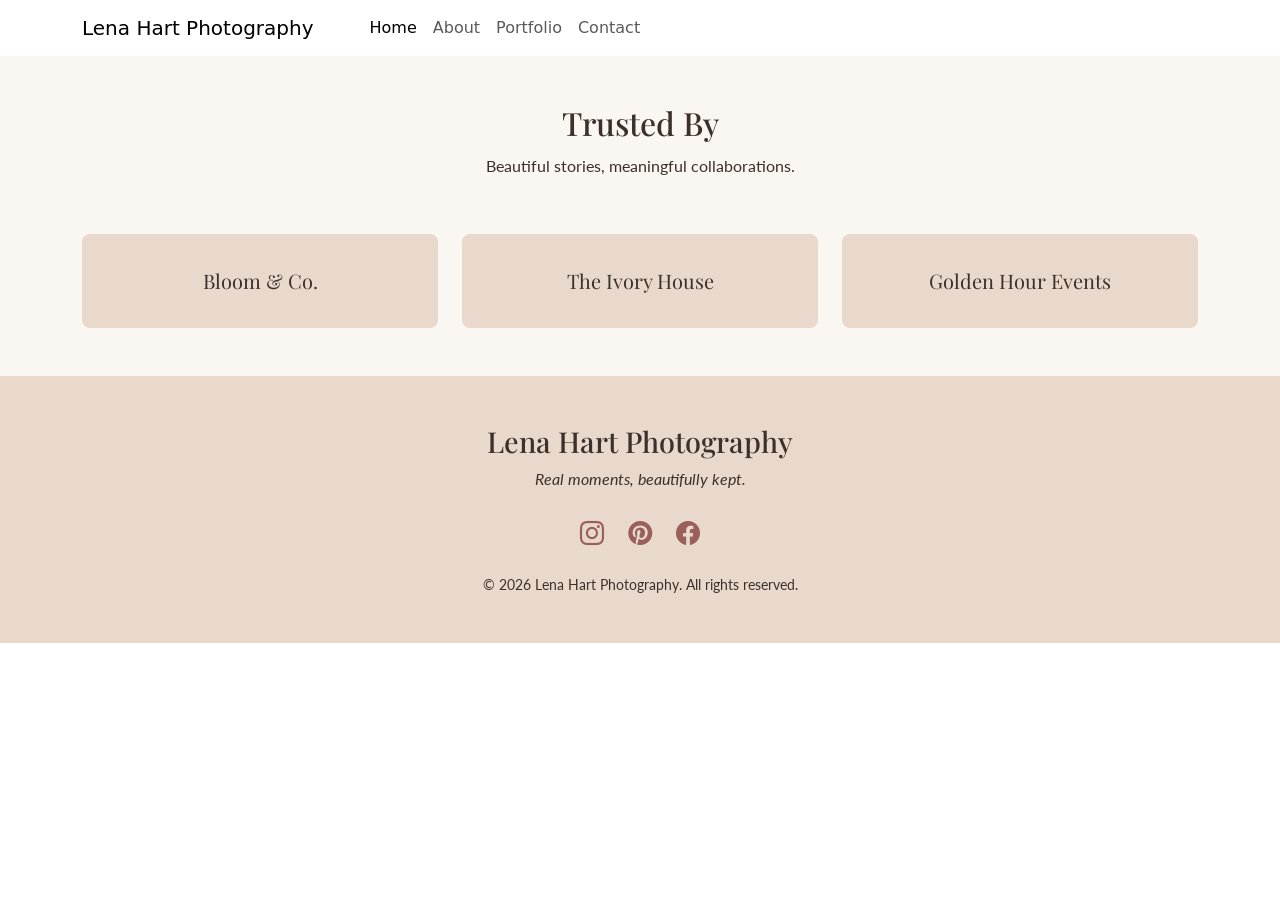
==== index.html @ dece431e "Added page skeleton to about.html and contact.html - Copied head, navbar and footer from index.html " ====
<!doctype html>
<html lang="en">
  <!-- Head - Start-->
  <head>
    <meta charset="UTF-8" />
    <meta name="viewport" content="width=device-width, initial-scale=1.0" />
    <meta name="author" content="Emre's & Barbara's Group Project" />
    <meta
      name="description"
      content="Lena Hart is a wedding and portrait photographer capturing real moments with warm, natural light. View the portfolio and book your session today!"
    />
    <title>Lena Hart Photography | Home</title>

    <!-- Loads Bootstrap-->
    <link
      href="https://cdn.jsdelivr.net/npm/bootstrap@5.3.8/dist/css/bootstrap.min.css"
      rel="stylesheet"
      integrity="sha384-sRIl4kxILFvY47J16cr9ZwB07vP4J8+LH7qKQnuqkuIAvNWLzeN8tE5YBujZqJLB"
      crossorigin="anonymous"
    />

    <!-- Google Fonts -->
    <link rel="preconnect" href="https://fonts.googleapis.com" />
    <link rel="preconnect" href="https://fonts.gstatic.com" crossorigin />
    <link
      href="https://fonts.googleapis.com/css2?family=Playfair+Display:wght@400;700&family=Lato:wght@400;700&display=swap"
      rel="stylesheet"
    />

    <!-- CSS Files -->
    <link rel="stylesheet" href="css/variables.css" />
    <link rel="stylesheet" href="css/style.css" />

    <!-- Bootstrap Icons -->
    <link
      rel="stylesheet"
      href="https://cdn.jsdelivr.net/npm/bootstrap-icons@1.13.1/font/bootstrap-icons.min.css"
    />
  </head>
  <!-- Head - End-->

  <!-- Body Start-->
  <body>
    <header>
      <!-- Navigation Bar - Start -->
      <nav class="navbar navbar-expand-lg">
        <div class="container">
          <button
            class="navbar-toggler"
            type="button"
            data-bs-toggle="collapse"
            data-bs-target="#navbarNav"
            aria-controls="navbarNav"
            aria-expanded="false"
            aria-label="Toggle navigation"
          >
            <span class="navbar-toggler-icon"> </span>
          </button>

          <!-- Lena Hart Photography Button -->
          <a href="index.html" class="navbar-brand mx-auto mx-lg-0"
            >Lena Hart Photography</a
          >

          <!-- Selection | Responsive -->
          <div class="collapse navbar-collapse" id="navbarNav">
            <ul class="navbar-nav ms-lg-5">
              <!-- Home-->
              <li class="nav-item">
                <a class="nav-link active" aria-current="page" href="index.html"
                  >Home</a
                >
              </li>

              <!-- About -->
              <li class="nav-item">
                <a class="nav-link" href="about.html">About</a>
              </li>

              <!-- Portfolio-->
              <li class="nav-item">
                <a class="nav-link" href="portfolio.html">Portfolio</a>
              </li>
              <!-- Contact -->
              <li class="nav-item">
                <a class="nav-link" href="contact.html">Contact</a>
              </li>
            </ul>
          </div>
        </div>
      </nav>
    </header>
    <main>
      <!-- Clients Section - Start -->
      <section class="clients-section py-5" aria-labelledby="clients-title">
        <div class="container text-center">
          <h2 id="clients-title" class="clients-title">Trusted By</h2>
          <p class="clients-subtitle">
            Beautiful stories, meaningful collaborations.
          </p>

          <div class="row g-4 justify-content-center mt-3">
            <div class="col-12 col-md-4">
              <div class="client-card">Bloom &amp; Co.</div>
            </div>

            <div class="col-12 col-md-4">
              <div class="client-card">The Ivory House</div>
            </div>

            <div class="col-12 col-md-4">
              <div class="client-card">Golden Hour Events</div>
            </div>
          </div>
        </div>
      </section>
      <!-- Clients Section - End -->
    </main>

    <!-- Footer - Start -->
    <footer class="site-footer">
      <div class="container text-center py-5">
        <h2 class="footer-title">Lena Hart Photography</h2>
        <p class="footer-tagline">Real moments, beautifully kept.</p>

        <div class="footer-socials">
          <a
            href="https://www.instagram.com/"
            target="_blank"
            rel="noopener noreferrer"
            aria-label="Instagram"
          >
            <i class="bi bi-instagram" aria-hidden="true"></i>
          </a>

          <a
            href="https://www.pinterest.com/"
            target="_blank"
            rel="noopener noreferrer"
            aria-label="Pinterest"
          >
            <i class="bi bi-pinterest" aria-hidden="true"></i>
          </a>

          <a
            href="https://www.facebook.com/"
            target="_blank"
            rel="noopener noreferrer"
            aria-label="Facebook"
          >
            <i class="bi bi-facebook" aria-hidden="true"></i>
          </a>
        </div>

        <p class="footer-copyright">
          &copy; 2026 Lena Hart Photography. All rights reserved.
        </p>
      </div>
    </footer>
    <!-- Footer - End -->

    <!-- JavaScript files -->
    <script src="https://cdn.jsdelivr.net/npm/bootstrap@5.3.8/dist/js/bootstrap.bundle.min.js"></script>
  </body>

  <!-- Body End -->
</html>
---- css/variables.css ----
:root {
    --color-background: #FAF6F1;
    --color-soft: #E8D9CC;
    --color-text: #3B302A;
    --color-accent: #9A5F5B;
    --font-heading: "Playfair Display", serif;
    --font-body: "Lato", sans-serif;
}
---- css/style.css ----
/* Footer */
.site-footer {
  background-color: var(--color-soft);
  color: var(--color-text);
  font-family: var(--font-body);
}

.footer-title {
  font-family: var(--font-heading);
  font-size: 1.8rem;
  margin-bottom: 0.5rem;
}

.footer-tagline {
  font-style: italic;
  margin-bottom: 1.5rem;
}

.footer-socials {
  display: flex;
  justify-content: center;
  flex-wrap: wrap;
  gap: 1.5rem;
  margin-bottom: 1.5rem;
}

.footer-socials a {
  color: var(--color-accent);
  text-decoration: none;
  transition: color 0.2s ease;
  font-size: 1.5rem;
}

.footer-socials a:hover {
  color: var(--color-text);
  text-decoration: underline;
}

.footer-copyright {
  font-size: 0.85rem;
  margin-bottom: 0;
}
/* Clients Section */
.clients-section {
  background-color: var(--color-background);
  color: var(--color-text);
}

.clients-title {
  font-family: var(--font-heading);
  margin-bottom: 0.75rem;
}

.clients-subtitle {
  font-family: var(--font-body);
  margin-bottom: 2rem;
}

.client-card {
  background-color: var(--color-soft);
  padding: 2rem 1rem;
  border-radius: 0.5rem;
  font-family: var(--font-heading);
  font-size: 1.25rem;
  height: 100%;
}

/* Portfolio Gallery */
.portfolio-section {
  background-color: var(--color-background);
  color: var(--color-text);
}

.portfolio-title {
  font-family: var(--font-heading);
}

.portfolio-subtitle {
  font-family: var(--font-body);
}

.gallery-card {
  background-color: var(--color-soft);
  border-radius: 0.5rem;
  overflow: hidden;
  height: 100%;
}

.gallery-image {
  width: 100%;
  height: 280px;
  object-fit: cover;
  display: block;
}

.gallery-info {
  padding: 1rem;
}

.gallery-title {
  font-family: var(--font-heading);
  font-size: 1.25rem;
}

.gallery-category {
  font-family: var(--font-body);
  color: var(--color-accent);
  margin-bottom: 0;
}

/* Portfolio Filters */
.portfolio-filters {
  margin-bottom: 2rem;
}

.filter-btn {
  background-color: var(--color-soft);
  color: var(--color-text);
  border: 1px solid var(--color-soft);
  border-radius: 30px;
  padding: 0.7rem 1.5rem;
  font-family: var(--font-body);
  font-size: 0.95rem;
  cursor: pointer;
  transition: all 0.3s ease;
}

.filter-btn:hover {
  background-color: var(--color-accent);
  border-color: var(--color-accent);
  color: white;
}

.filter-btn.active {
  background-color: var(--color-accent);
  border-color: var(--color-accent);
  color: white;
}

.filter-btn:focus-visible {
  outline: 3px solid var(--color-text);
  outline-offset: 3px;
}

/* Gallery Card Links */
.gallery-link,
.gallery-link:visited,
.gallery-link:hover {
  color: var(--color-text);
  text-decoration: none;
}

.gallery-link .gallery-title {
  font-family: var(--font-heading);
  color: var(--color-text);
}

.gallery-link .gallery-category {
  font-family: var(--font-body);
  color: var(--color-accent);
}

.gallery-link:hover .gallery-title {
  color: var(--color-accent);
}

/* Photo Details Page */
.details-section {
  background-color: var(--color-background);
  color: var(--color-text);
  min-height: 80vh;
  font-family: var(--font-body);
}

.details-back {
  display: inline-block;
  color: var(--color-accent);
  text-decoration: none;
  font-weight: 700;
  margin-bottom: 1.5rem;
  transition: color 0.2s ease;
}

.details-back:hover {
  color: var(--color-text);
}

.details-back:focus-visible {
  outline: 3px solid var(--color-accent);
  outline-offset: 4px;
}

.details-image {
  display: block;
  width: 100%;
  max-height: 650px;
  object-fit: cover;
  border-radius: 0.75rem;
}

.details-category {
  color: var(--color-accent);
  text-transform: uppercase;
  letter-spacing: 2px;
  font-size: 0.85rem;
  font-weight: 700;
  margin-bottom: 1rem;
}

.details-title {
  font-family: var(--font-heading);
  font-size: clamp(2rem, 4vw, 3rem);
  margin-bottom: 1.5rem;
}

.details-description {
  font-size: 1.1rem;
  line-height: 1.8;
}
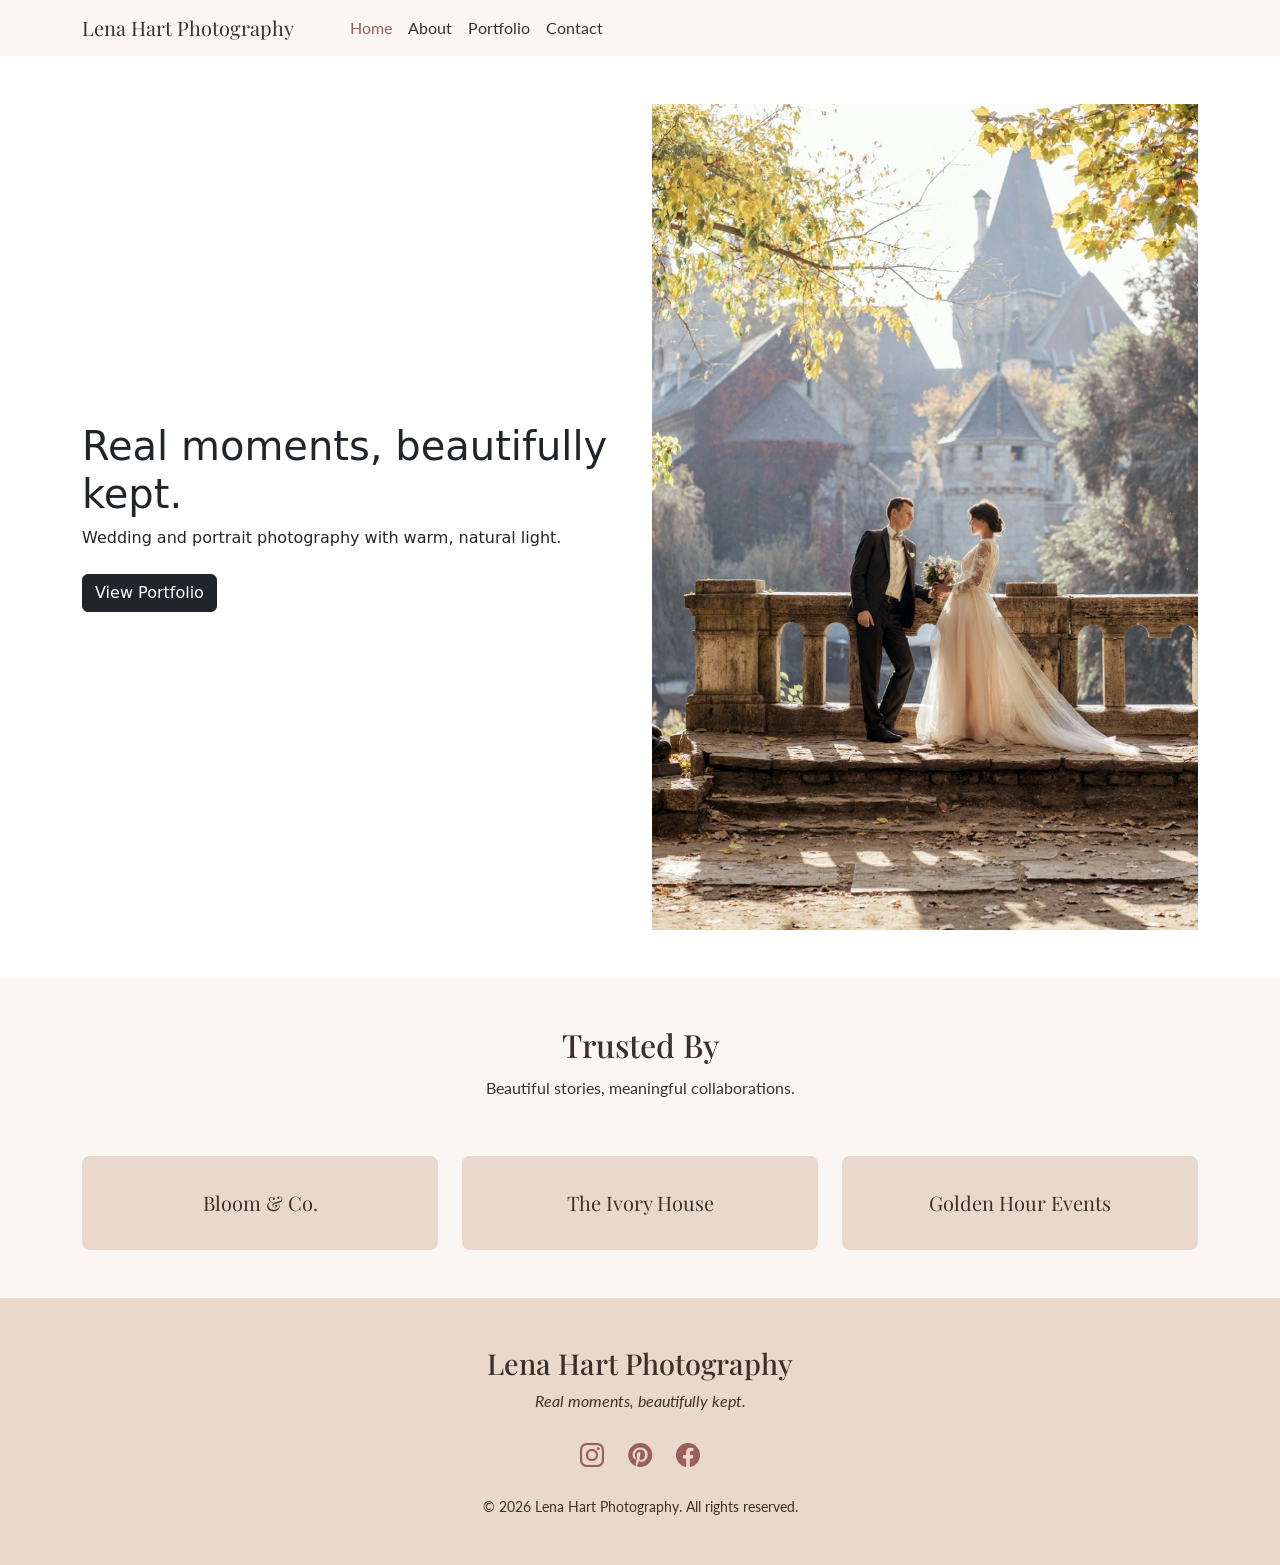
==== commit d2df48d1: "Added hero section to index.html - Added hero section above the Clients section with aria-labelledby" ====
--- a/index.html
+++ b/index.html
@@ -91,6 +91,33 @@
       </nav>
     </header>
     <main>
+      <!-- Hero - Start-->
+      <section class="hero-section py-5" aria-labelledby="hero-title">
+        <div class="container">
+          <div class="row align-items-center">
+            <div class="col-lg-6 col-12">
+              <h1 id="hero-title" class="hero-title">
+                Real moments, beautifully kept.
+              </h1>
+              <p class="hero-subtitle">
+                Wedding and portrait photography with warm, natural light.
+              </p>
+              <div class="mt-4">
+                <a class="btn btn-dark" href="portfolio.html">View Portfolio</a>
+              </div>
+            </div>
+            <div class="col-lg-6 col-12">
+              <img
+                src="images/portfolio/wedding-second.jpg"
+                class="img-fluid"
+                alt="A married couple, where you can see a groom and a bride next to a stone castle, autumn setting."
+              />
+            </div>
+          </div>
+        </div>
+      </section>
+
+      <!-- Hero - End-->
       <!-- Clients Section - Start -->
       <section class="clients-section py-5" aria-labelledby="clients-title">
         <div class="container text-center">
--- a/css/style.css
+++ b/css/style.css
@@ -1,3 +1,29 @@
+/* NavBar */
+.navbar {
+  background-color: var(--color-background);
+  /* background-color: var(--color-soft); */ 
+  /* 
+  Barbara: to test beige, comment out the first line and remove the comment marks from the second. 
+  Keep the one you like and delete these comments when we decide. 
+  */
+}
+
+.navbar-brand {
+  font-family: var(--font-heading);
+  color: var(--color-text);
+}
+
+.navbar .nav-link {
+  font-family: var(--font-body);
+  color: var(--color-text);
+}
+
+.navbar .nav-link:hover,
+.navbar .nav-link.active {
+  color: var(--color-accent);
+}
+
+
 /* Footer */
 .site-footer {
   background-color: var(--color-soft);
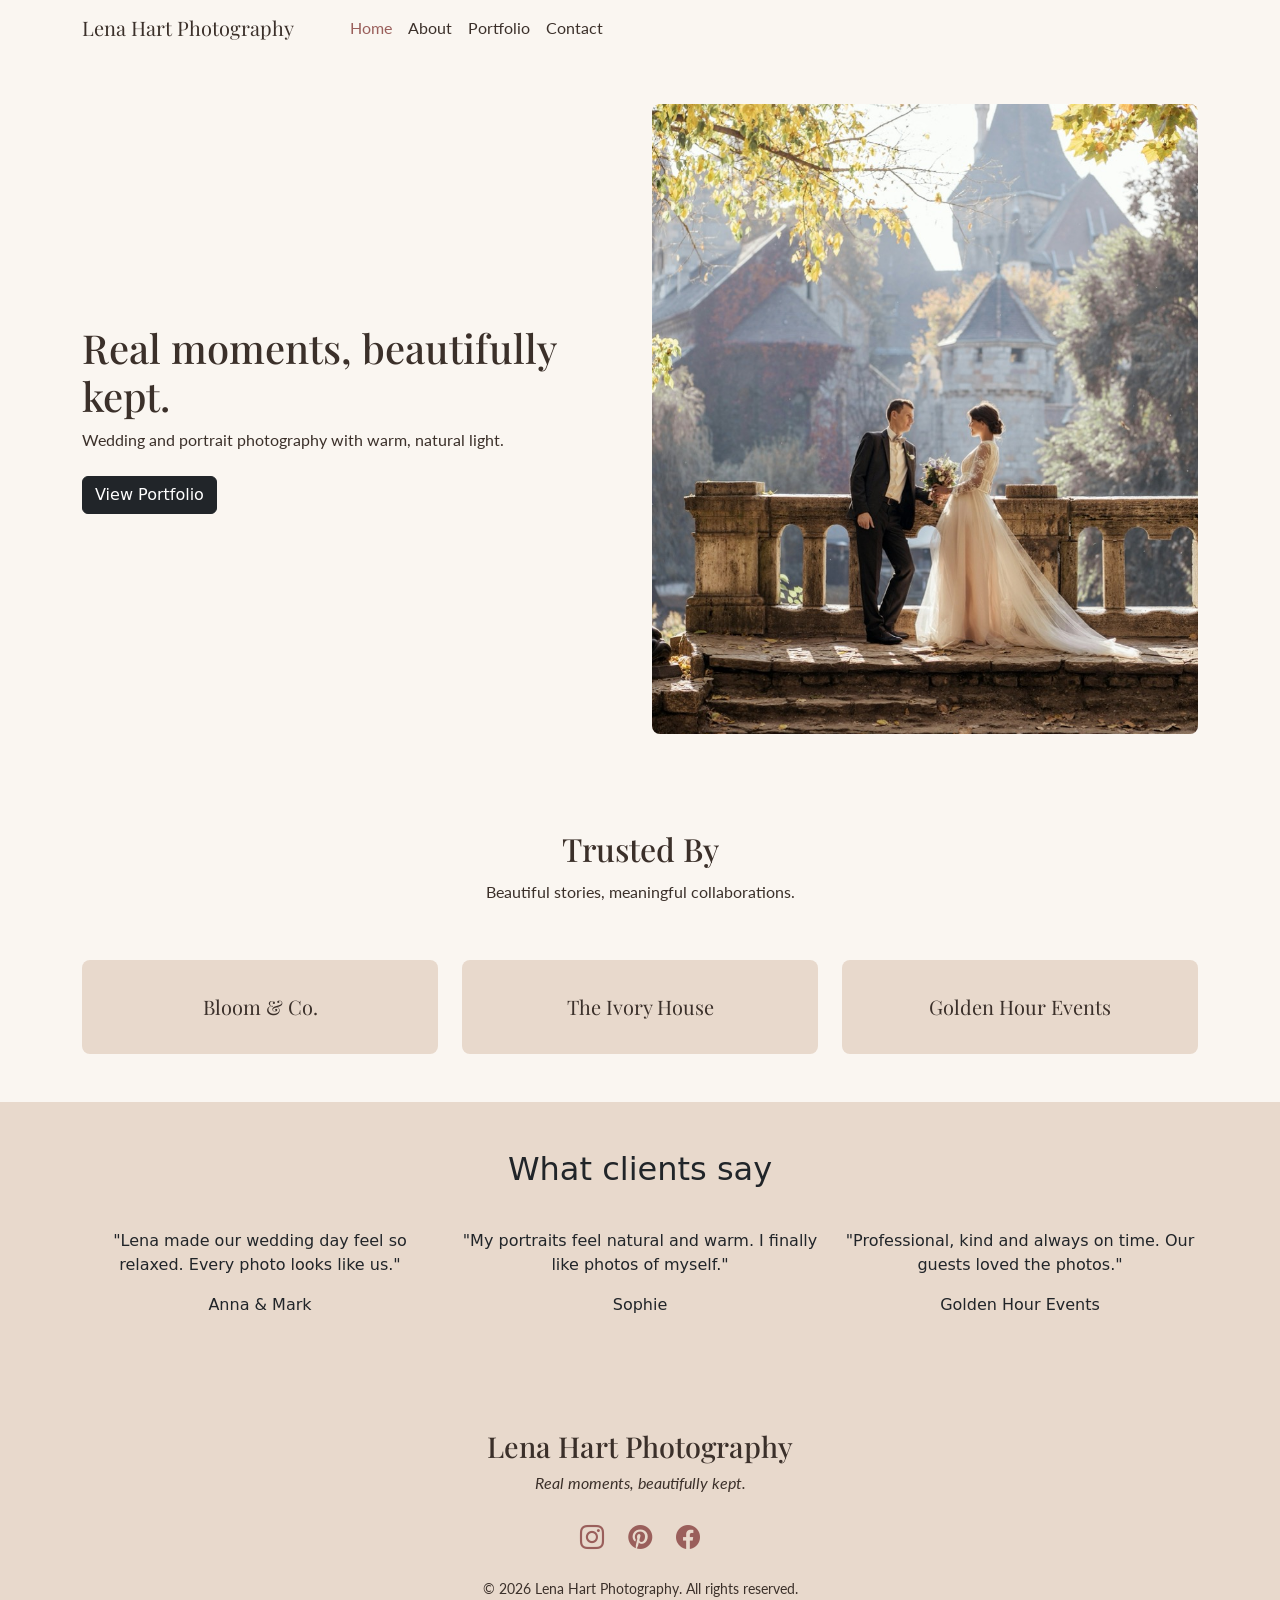
==== commit ad0055d8: "Added testimonials section to index.html - Added a What clients say section with three client quote " ====
--- a/index.html
+++ b/index.html
@@ -94,7 +94,7 @@
       <!-- Hero - Start-->
       <section class="hero-section py-5" aria-labelledby="hero-title">
         <div class="container">
-          <div class="row align-items-center">
+          <div class="row gy-4 align-items-center">
             <div class="col-lg-6 col-12">
               <h1 id="hero-title" class="hero-title">
                 Real moments, beautifully kept.
@@ -109,7 +109,7 @@
             <div class="col-lg-6 col-12">
               <img
                 src="images/portfolio/wedding-second.jpg"
-                class="img-fluid"
+                class="img-fluid hero-image"
                 alt="A married couple, where you can see a groom and a bride next to a stone castle, autumn setting."
               />
             </div>
@@ -142,6 +142,54 @@
         </div>
       </section>
       <!-- Clients Section - End -->
+
+      <!-- Testimonials - Start -->
+      <section
+        class="testimonials-section py-5"
+        aria-labelledby="testimonials-title"
+      >
+        <div class="container text-center">
+          <h2 id="testimonials-title" class="testimonials-title">
+            What clients say
+          </h2>
+
+          <div class="row g-4 justify-content-center mt-3">
+            <!-- Card: Anna & Mark -->
+            <div class="col-12 col-md-4">
+              <div class="testimonial-card">
+                <p class="testimonial-quote">
+                  "Lena made our wedding day feel so relaxed. Every photo looks
+                  like us."
+                </p>
+                <p class="testimonial-name">Anna &amp; Mark</p>
+              </div>
+            </div>
+
+            <!-- Card: Sophie -->
+            <div class="col-12 col-md-4">
+              <div class="testimonial-card">
+                <p class="testimonial-quote">
+                  "My portraits feel natural and warm. I finally like photos of
+                  myself."
+                </p>
+                <p class="testimonial-name">Sophie</p>
+              </div>
+            </div>
+
+            <!-- Card: Golden Hour Events -->
+            <div class="col-12 col-md-4">
+              <div class="testimonial-card">
+                <p class="testimonial-quote">
+                  "Professional, kind and always on time. Our guests loved the
+                  photos."
+                </p>
+                <p class="testimonial-name">Golden Hour Events</p>
+              </div>
+            </div>
+          </div>
+        </div>
+      </section>
+      <!-- Testimonials - End -->
     </main>
 
     <!-- Footer - Start -->
--- a/css/style.css
+++ b/css/style.css
@@ -1,3 +1,11 @@
+/* Page */
+body {
+  background-color: var(--color-soft);
+  /*
+  Barbara: this fills the white strip under the footer on short pages like Contact.
+  */ 
+}
+
 /* NavBar */
 .navbar {
   background-color: var(--color-background);
@@ -23,6 +31,75 @@
   color: var(--color-accent);
 }
 
+/* Hero */
+.hero-section {
+  background-color: var(--color-background);
+  color: var(--color-text);
+}
+
+.hero-title {
+  font-family: var(--font-heading);
+}
+
+.hero-subtitle {
+  font-family: var(--font-body);
+}
+
+.hero-image {
+  width: 100%;
+  max-height: 70vh;
+  object-fit: cover;
+  border-radius: 0.5rem; 
+}
+
+/* About */
+.about-section {
+  background-color: var(--color-background);
+  color: var(--color-text);
+}
+
+.about-title {
+  font-family: var(--font-heading);
+}
+
+.about-text {
+  font-family: var(--font-body);
+}
+
+.approach-card {
+  background-color: var(--color-soft);
+  padding: 2rem 1.5rem;
+  border-radius: 0.5rem;
+  height: 100%;
+}
+
+.approach-card h3 {
+  font-family: var(--font-heading);
+}
+
+.about-contact {
+  background-color: var(--color-background);
+  color: var(--color-text);
+}
+
+.about-contact-title {
+  font-family: var(--font-heading);
+}
+
+/* Contact */
+.contact-section {
+  background-color: var(--color-background);
+  color: var(--color-text);
+  font-family: var(--font-body);
+}
+
+.contact-title {
+  font-family: var(--font-heading);
+}
+
+#message {
+  height: 10rem;
+}
 
 /* Footer */
 .site-footer {
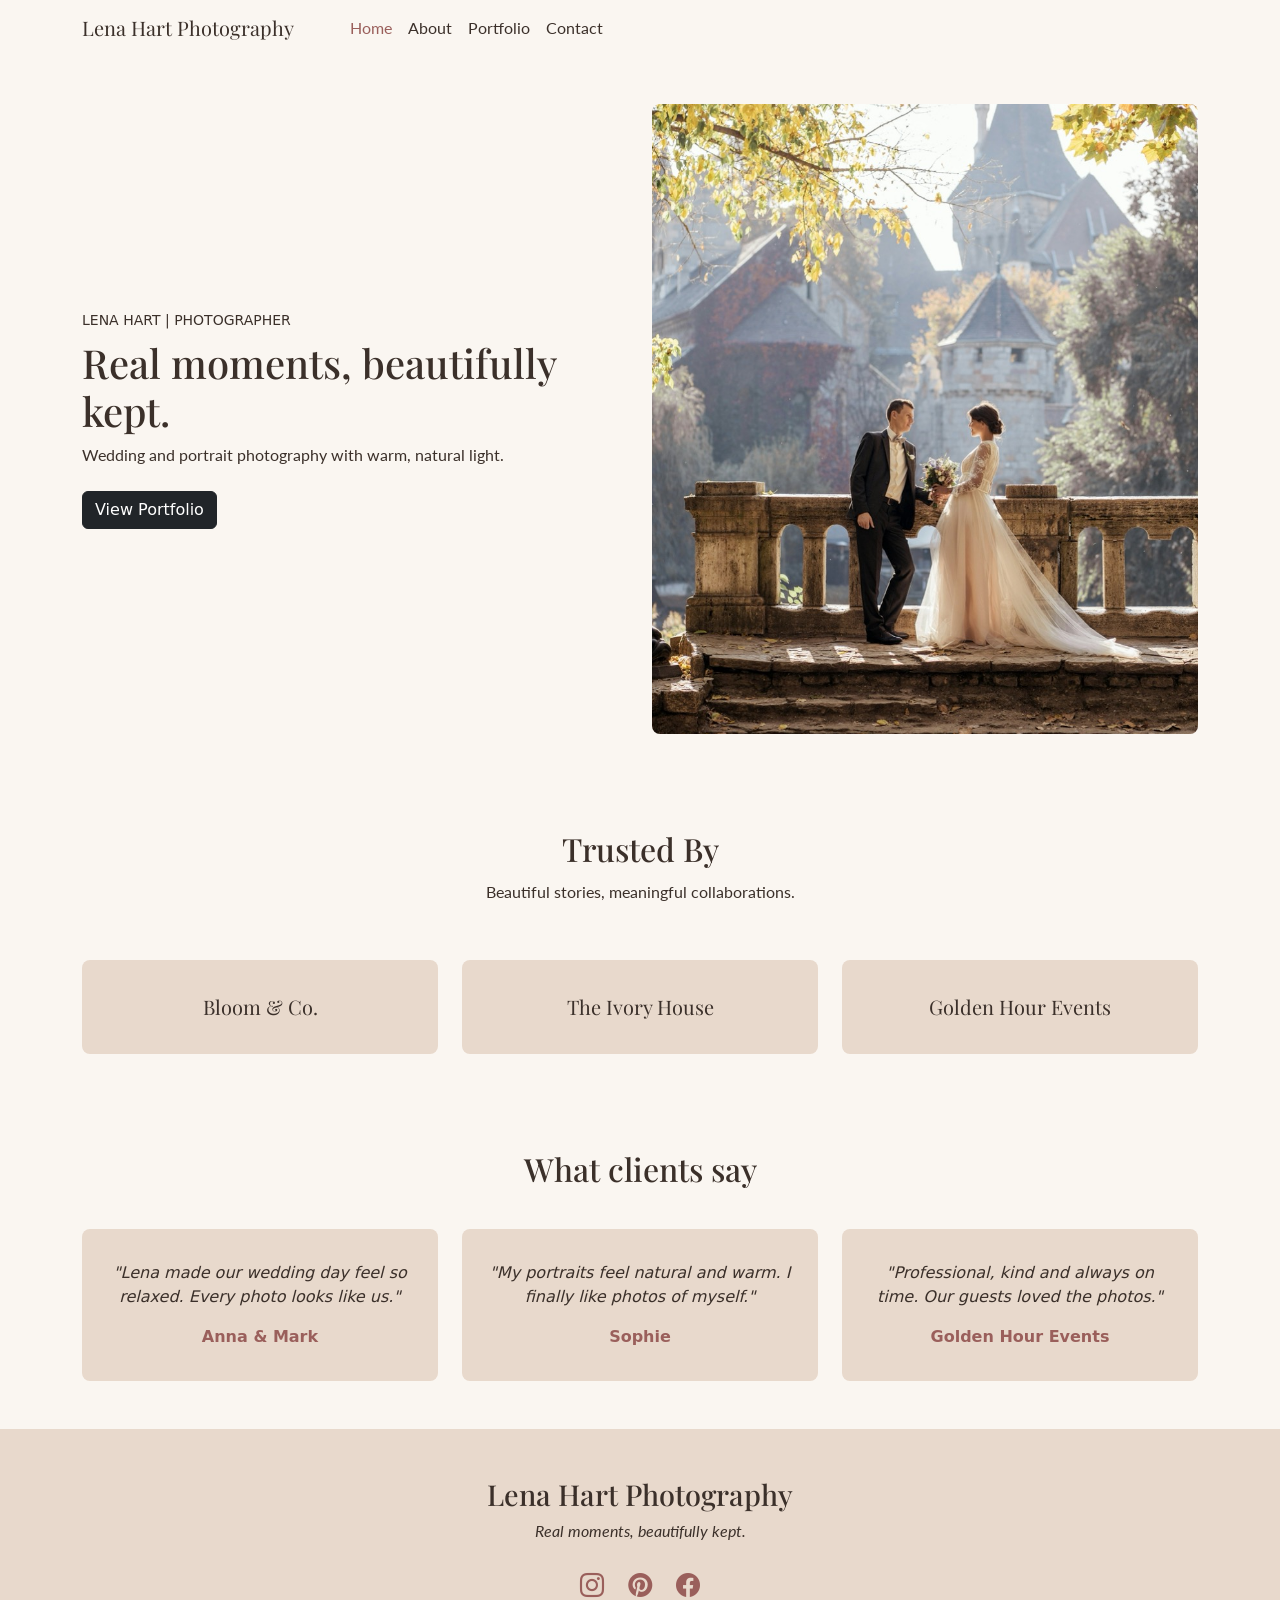
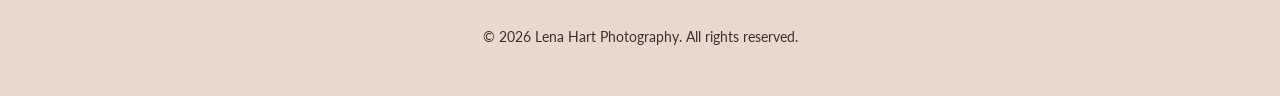
==== commit cfb4224a: "Added Lena's name to the Home hero - Added a small "Lena Hart | Photographer" label above the hero t" ====
--- a/index.html
+++ b/index.html
@@ -96,6 +96,7 @@
         <div class="container">
           <div class="row gy-4 align-items-center">
             <div class="col-lg-6 col-12">
+              <p class="text-uppercase small mb-2">Lena Hart | Photographer</p>
               <h1 id="hero-title" class="hero-title">
                 Real moments, beautifully kept.
               </h1>
--- a/css/style.css
+++ b/css/style.css
@@ -3,13 +3,13 @@
   background-color: var(--color-soft);
   /*
   Barbara: this fills the white strip under the footer on short pages like Contact.
-  */ 
+  */
 }
 
 /* NavBar */
 .navbar {
   background-color: var(--color-background);
-  /* background-color: var(--color-soft); */ 
+  /* background-color: var(--color-soft); */
   /* 
   Barbara: to test beige, comment out the first line and remove the comment marks from the second. 
   Keep the one you like and delete these comments when we decide. 
@@ -49,7 +49,7 @@
   width: 100%;
   max-height: 70vh;
   object-fit: cover;
-  border-radius: 0.5rem; 
+  border-radius: 0.5rem;
 }
 
 /* About */
@@ -86,6 +86,10 @@
   font-family: var(--font-heading);
 }
 
+.about-photo {
+  max-width: 250px;
+}
+
 /* Contact */
 .contact-section {
   background-color: var(--color-background);
@@ -99,6 +103,33 @@
 
 #message {
   height: 10rem;
+}
+
+/* Testimonials */
+.testimonials-section {
+  background-color: var(--color-background);
+  color: var(--color-text);
+}
+
+.testimonials-title {
+  font-family: var(--font-heading);
+}
+
+.testimonial-card {
+  background-color: var(--color-soft);
+  padding: 2rem 1.5rem;
+  border-radius: 0.5rem;
+  height: 100%;
+}
+
+.testimonial-quote {
+  font-style: italic;
+}
+
+.testimonial-name {
+  color: var(--color-accent);
+  font-weight: bold;
+  margin-bottom: 0;
 }
 
 /* Footer */
@@ -320,3 +351,63 @@
   font-size: 1.1rem;
   line-height: 1.8;
 }
+
+/* Responsive Portfolio Layout */
+
+/* Mobile: up to 575px */
+@media (max-width: 575px) {
+  /* Navbar */
+  .navbar-brand {
+    font-size: 1rem;
+    white-space: normal;
+    text-align: center;
+    flex: 1;
+    min-width: 0;
+  }
+
+  /* Prevent portfolio overflow */
+  .portfolio-section,
+  .portfolio-section .container,
+  #portfolio-gallery {
+    min-width: 0;
+    max-width: 100%;
+  }
+
+  .gallery-card,
+  .gallery-image {
+    max-width: 100%;
+  }
+
+  .portfolio-title,
+  .portfolio-subtitle {
+    overflow-wrap: break-word;
+  }
+
+  /* Portfolio layout */
+  .portfolio-title {
+    font-size: 2rem;
+  }
+
+  .portfolio-filters {
+    gap: 0.5rem;
+  }
+}
+
+/* Tablet: 576px to 991px */
+@media (min-width: 576px) and (max-width: 991px) {
+  .portfolio-section .container {
+    max-width: 100%;
+  }
+
+  .portfolio-title {
+    font-size: 2.5rem;
+  }
+
+  .portfolio-filters {
+    justify-content: center;
+  }
+
+  .gallery-image {
+    height: 250px;
+  }
+}
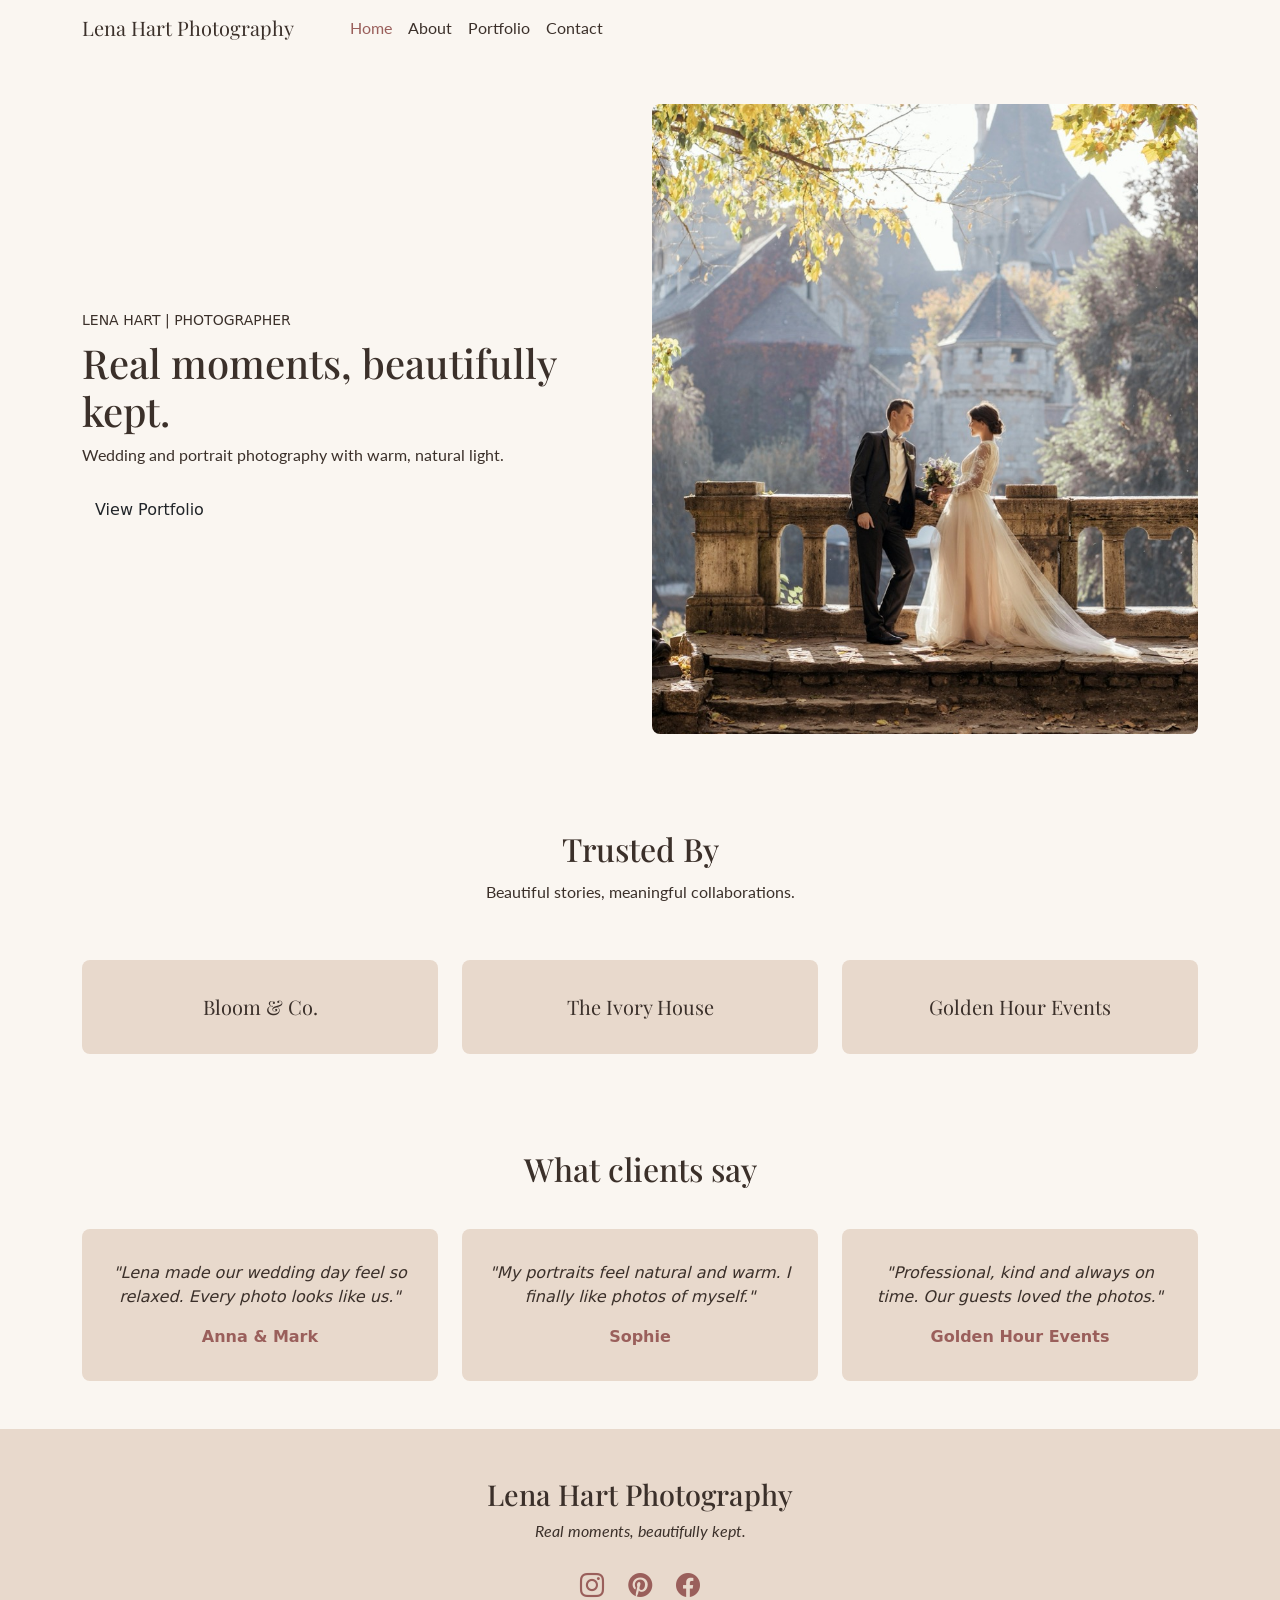
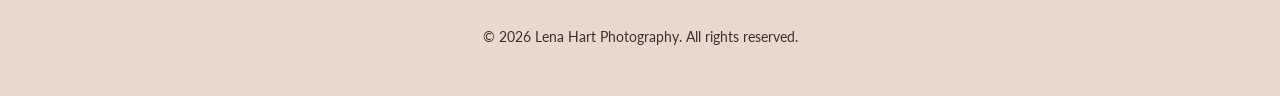
==== commit 83000e4c: "Switched the main buttons to the rose style - Changed btn-dark to btn-rose on View Portfolio, Get in" ====
--- a/index.html
+++ b/index.html
@@ -104,7 +104,7 @@
                 Wedding and portrait photography with warm, natural light.
               </p>
               <div class="mt-4">
-                <a class="btn btn-dark" href="portfolio.html">View Portfolio</a>
+                <a class="btn btn-rose" href="portfolio.html">View Portfolio</a>
               </div>
             </div>
             <div class="col-lg-6 col-12">
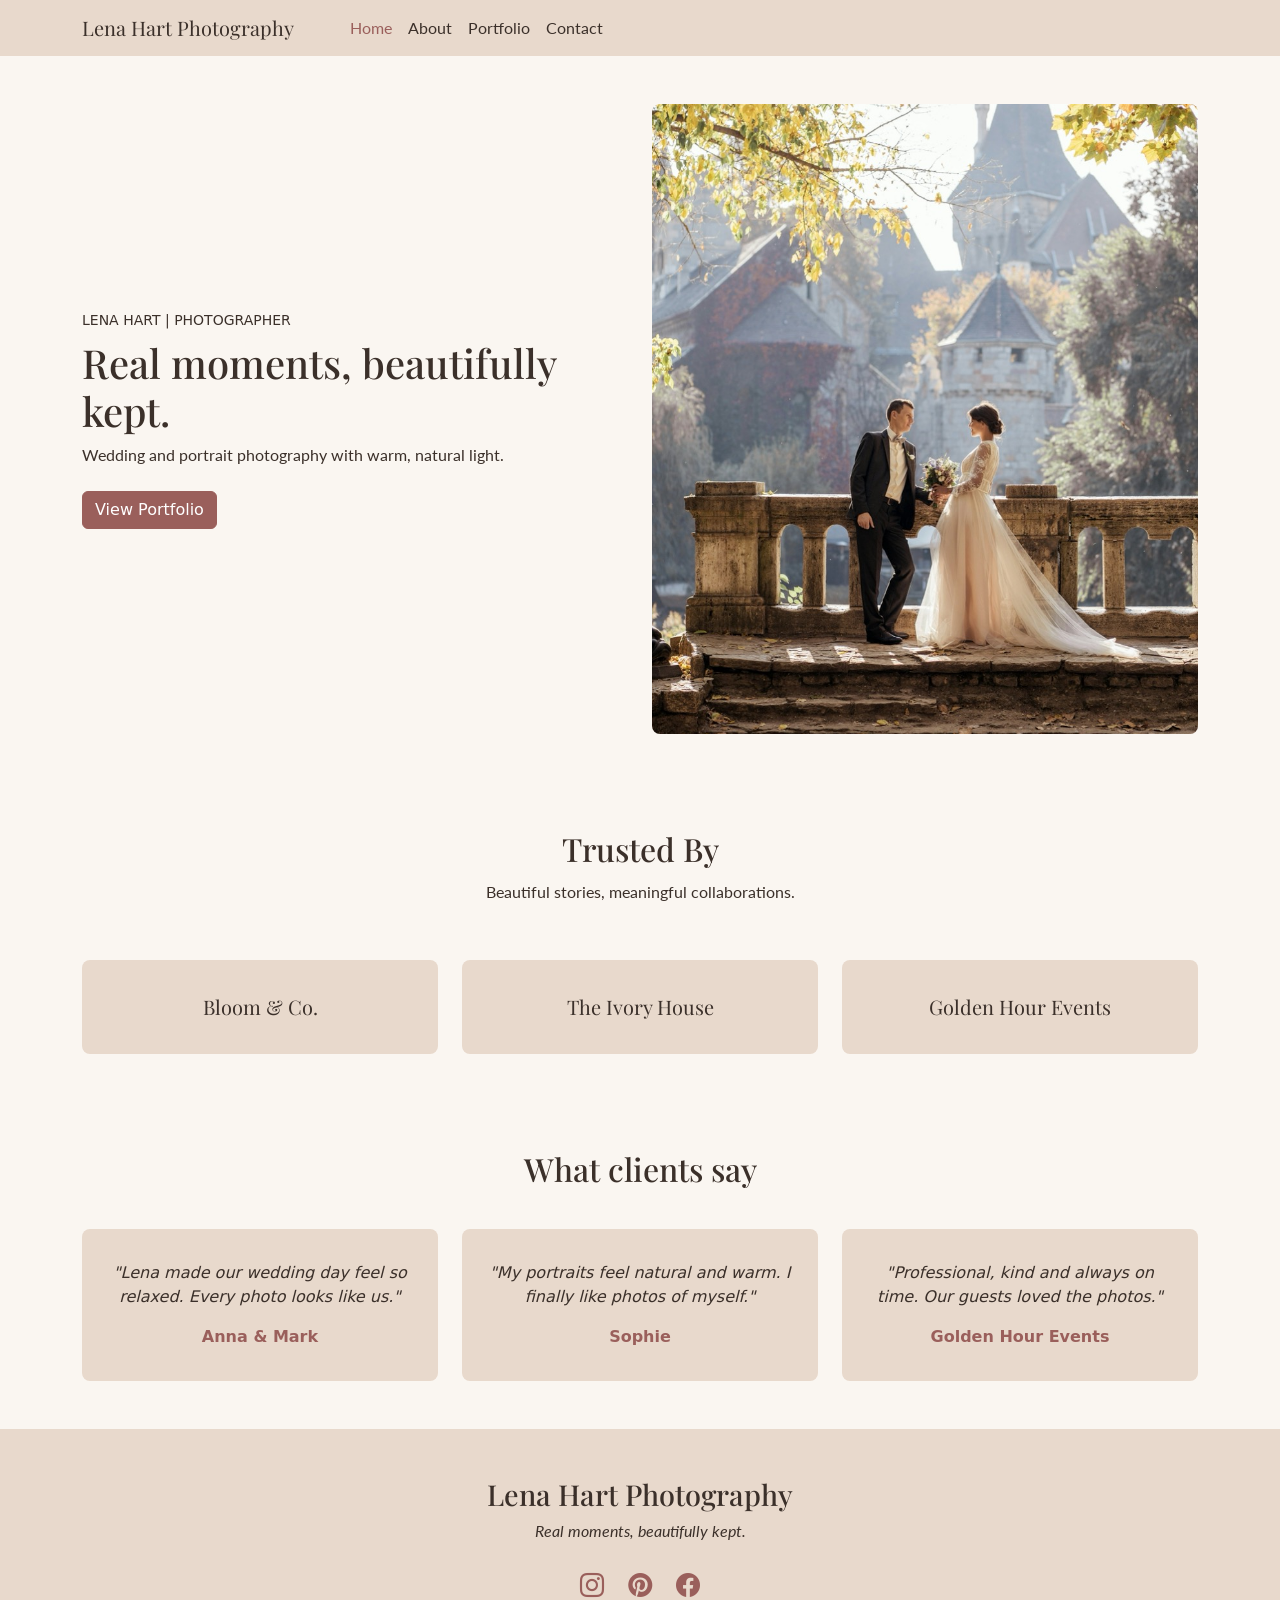
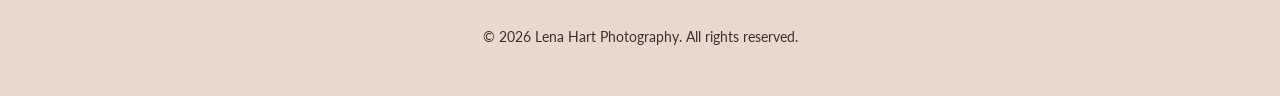
==== commit e7bd5dd7: "Cleaned up the comments in all HTML pages - Changed the comment style from - to | on all 5 pages so " ====
--- a/index.html
+++ b/index.html
@@ -1,6 +1,6 @@
 <!doctype html>
 <html lang="en">
-  <!-- Head - Start-->
+  <!-- Head | Start -->
   <head>
     <meta charset="UTF-8" />
     <meta name="viewport" content="width=device-width, initial-scale=1.0" />
@@ -11,7 +11,7 @@
     />
     <title>Lena Hart Photography | Home</title>
 
-    <!-- Loads Bootstrap-->
+    <!-- Loads Bootstrap -->
     <link
       href="https://cdn.jsdelivr.net/npm/bootstrap@5.3.8/dist/css/bootstrap.min.css"
       rel="stylesheet"
@@ -37,12 +37,12 @@
       href="https://cdn.jsdelivr.net/npm/bootstrap-icons@1.13.1/font/bootstrap-icons.min.css"
     />
   </head>
-  <!-- Head - End-->
-
-  <!-- Body Start-->
+  <!-- Head | End -->
+
+  <!-- Body | Start -->
   <body>
     <header>
-      <!-- Navigation Bar - Start -->
+      <!-- Navigation Bar | Start -->
       <nav class="navbar navbar-expand-lg">
         <div class="container">
           <button
@@ -65,7 +65,7 @@
           <!-- Selection | Responsive -->
           <div class="collapse navbar-collapse" id="navbarNav">
             <ul class="navbar-nav ms-lg-5">
-              <!-- Home-->
+              <!-- Home -->
               <li class="nav-item">
                 <a class="nav-link active" aria-current="page" href="index.html"
                   >Home</a
@@ -77,7 +77,7 @@
                 <a class="nav-link" href="about.html">About</a>
               </li>
 
-              <!-- Portfolio-->
+              <!-- Portfolio -->
               <li class="nav-item">
                 <a class="nav-link" href="portfolio.html">Portfolio</a>
               </li>
@@ -91,10 +91,11 @@
       </nav>
     </header>
     <main>
-      <!-- Hero - Start-->
+      <!-- Hero | Start -->
       <section class="hero-section py-5" aria-labelledby="hero-title">
         <div class="container">
           <div class="row gy-4 align-items-center">
+            <!-- Hero | Text -->
             <div class="col-lg-6 col-12">
               <p class="text-uppercase small mb-2">Lena Hart | Photographer</p>
               <h1 id="hero-title" class="hero-title">
@@ -107,6 +108,7 @@
                 <a class="btn btn-rose" href="portfolio.html">View Portfolio</a>
               </div>
             </div>
+            <!-- Hero | Photo -->
             <div class="col-lg-6 col-12">
               <img
                 src="images/portfolio/wedding-second.jpg"
@@ -117,9 +119,9 @@
           </div>
         </div>
       </section>
-
-      <!-- Hero - End-->
-      <!-- Clients Section - Start -->
+      <!-- Hero | End -->
+
+      <!-- Clients Section | Start -->
       <section class="clients-section py-5" aria-labelledby="clients-title">
         <div class="container text-center">
           <h2 id="clients-title" class="clients-title">Trusted By</h2>
@@ -142,9 +144,9 @@
           </div>
         </div>
       </section>
-      <!-- Clients Section - End -->
-
-      <!-- Testimonials - Start -->
+      <!-- Clients Section | End -->
+
+      <!-- Testimonials | Start -->
       <section
         class="testimonials-section py-5"
         aria-labelledby="testimonials-title"
@@ -190,10 +192,10 @@
           </div>
         </div>
       </section>
-      <!-- Testimonials - End -->
+      <!-- Testimonials | End -->
     </main>
 
-    <!-- Footer - Start -->
+    <!-- Footer | Start -->
     <footer class="site-footer">
       <div class="container text-center py-5">
         <h2 class="footer-title">Lena Hart Photography</h2>
@@ -233,11 +235,11 @@
         </p>
       </div>
     </footer>
-    <!-- Footer - End -->
+    <!-- Footer | End -->
 
     <!-- JavaScript files -->
     <script src="https://cdn.jsdelivr.net/npm/bootstrap@5.3.8/dist/js/bootstrap.bundle.min.js"></script>
   </body>
 
-  <!-- Body End -->
+  <!-- Body | End -->
 </html>
--- a/css/style.css
+++ b/css/style.css
@@ -8,12 +8,7 @@
 
 /* NavBar */
 .navbar {
-  background-color: var(--color-background);
-  /* background-color: var(--color-soft); */
-  /* 
-  Barbara: to test beige, comment out the first line and remove the comment marks from the second. 
-  Keep the one you like and delete these comments when we decide. 
-  */
+  background-color: var(--color-soft);
 }
 
 .navbar-brand {
@@ -29,6 +24,19 @@
 .navbar .nav-link:hover,
 .navbar .nav-link.active {
   color: var(--color-accent);
+}
+
+/* Buttons */
+.btn-rose {
+  background-color: var(--color-accent);
+  border-color: var(--color-accent);
+  color: white;
+}
+
+.btn-rose:hover {
+  background-color: var(--color-text);
+  border-color: var(--color-text);
+  color: white;
 }
 
 /* Hero */
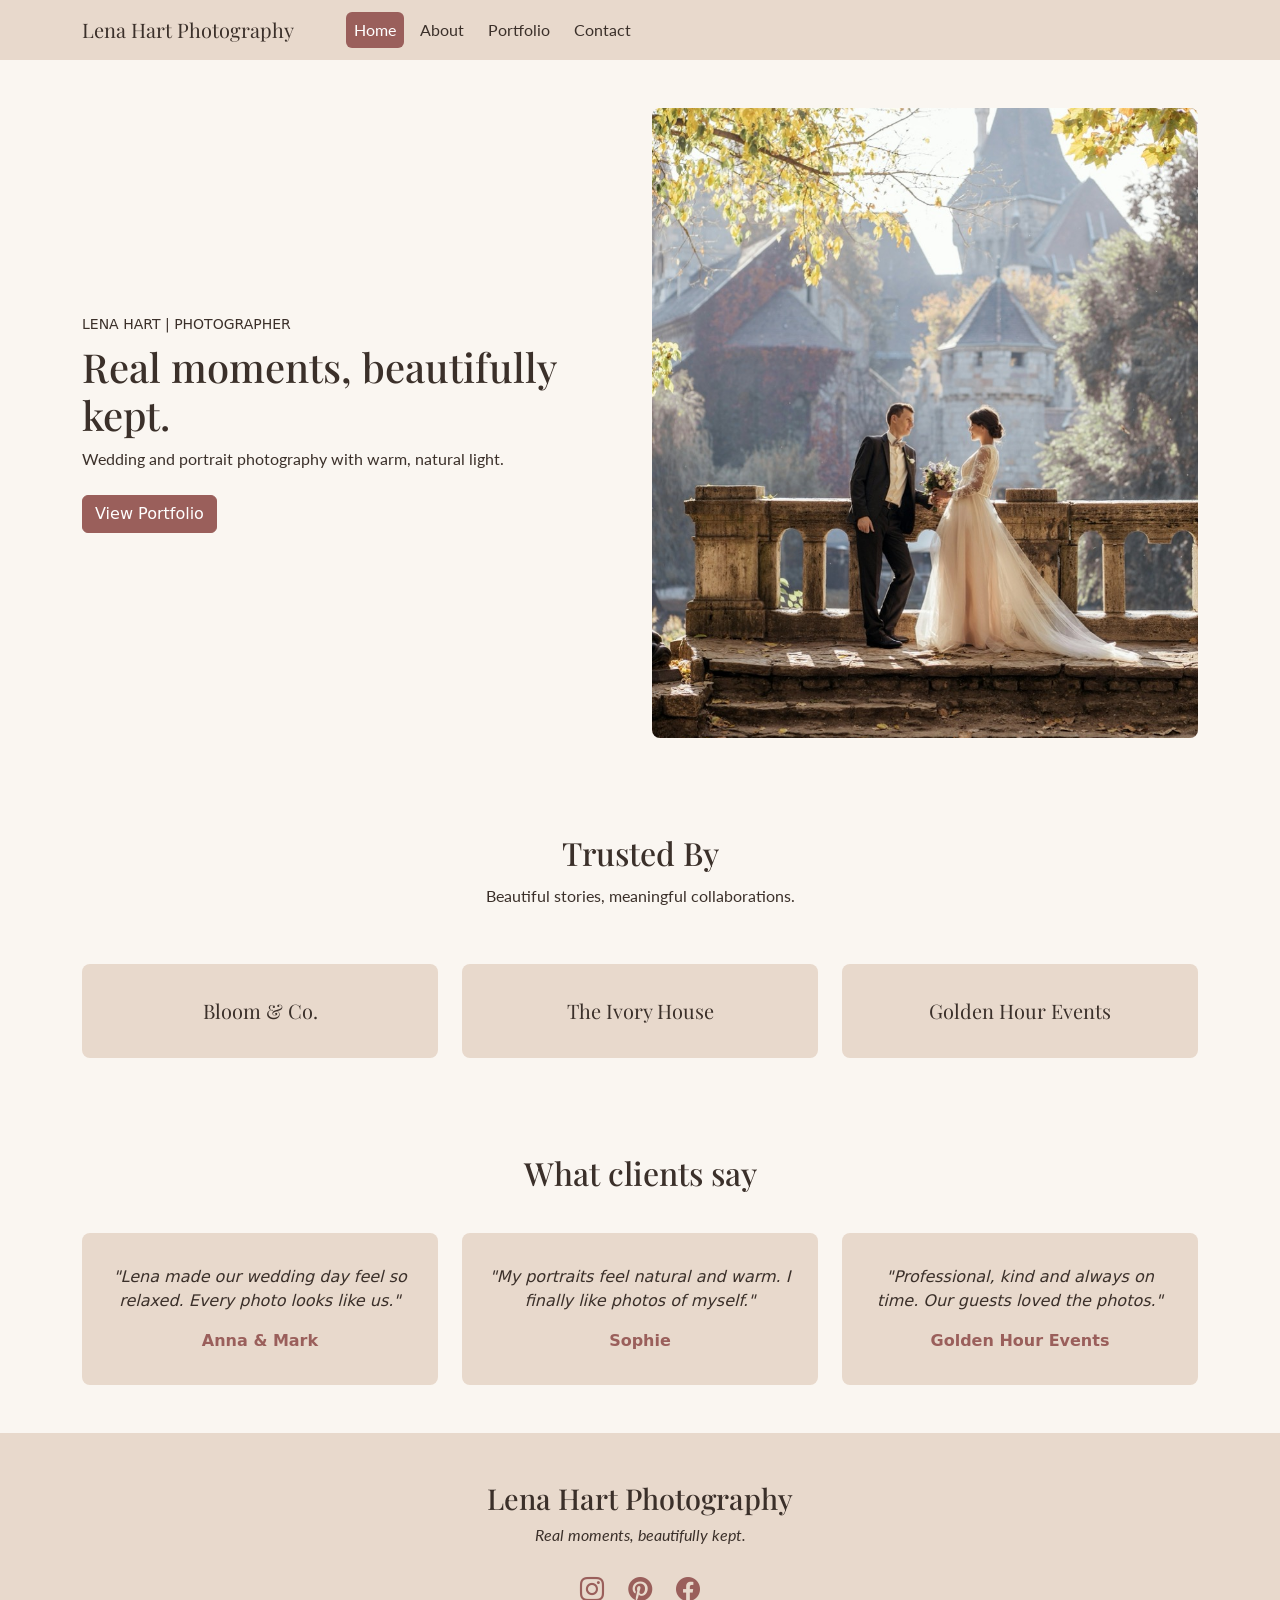
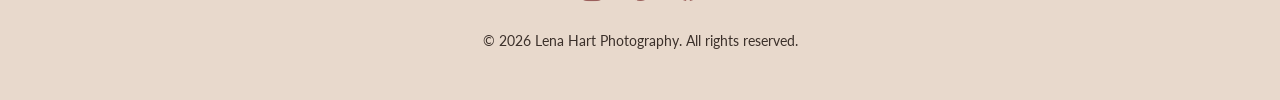
==== commit cfb9a2ca: "Added a camera favicon to all pages - Added favicon.svg, a free Bootstrap Icons camera in our rose c" ====
--- a/index.html
+++ b/index.html
@@ -10,6 +10,7 @@
       content="Lena Hart is a wedding and portrait photographer capturing real moments with warm, natural light. View the portfolio and book your session today!"
     />
     <title>Lena Hart Photography | Home</title>
+    <link rel="icon" href="images/favicon/favicon.svg" type="image/svg+xml" />
 
     <!-- Loads Bootstrap -->
     <link
--- a/css/variables.css
+++ b/css/variables.css
@@ -1,8 +1,22 @@
+/* :root is the top of every page (the html element)
+Variables here can be used in every CSS file with var(--name),
+so a colour or font is changed in one place only. */
+
 :root {
+    /* Colours 
+    - Background: cream #FAF6F1 (sections) 
+    - Soft: beige #E8D9CC (page background, navbar, cards, footer) 
+    - Text: dark warm brown #3B302A
+    - Accent: dusty rose #9A5F5B (buttons, links, active nav)
+    Contrast checked: dark text on cream and white text on the rose 
+    button are both easy to read, which matters for accessibility. */
     --color-background: #FAF6F1;
     --color-soft: #E8D9CC;
     --color-text: #3B302A;
     --color-accent: #9A5F5B;
+    /* Fonts (Google Fonts)
+    - Headings: Playfair Display (elegant, like a wedding invitation) 
+    - Body text: Lato (clean and easy to read) */ 
     --font-heading: "Playfair Display", serif;
     --font-body: "Lato", sans-serif;
 }
--- a/css/style.css
+++ b/css/style.css
@@ -1,12 +1,16 @@
-/* Page */
+/* 
+===================================================
+EMRE'S PART | Home, About, Contact, navbar, buttons
+===================================================
+*/ 
+
+/* Page | Background behind every page */
 body {
   background-color: var(--color-soft);
-  /*
-  Barbara: this fills the white strip under the footer on short pages like Contact.
-  */
-}
-
-/* NavBar */
+  /* Beige page background fills the white strip under the footer on short pages */
+}
+
+/* NavBar | Beige bar, logo font, links turn into rose buttons on hover and on the active page */
 .navbar {
   background-color: var(--color-soft);
 }
@@ -19,14 +23,18 @@
 .navbar .nav-link {
   font-family: var(--font-body);
   color: var(--color-text);
+  border-radius: 0.375rem;
+  padding: 0.375rem 0.75rem;
+  margin: 0.25rem;
 }
 
 .navbar .nav-link:hover,
 .navbar .nav-link.active {
-  color: var(--color-accent);
-}
-
-/* Buttons */
+  background-color: var(--color-accent);
+  color: white;
+}
+
+/* Buttons | Rose main buttons with a dark brown hover, all pages */
 .btn-rose {
   background-color: var(--color-accent);
   border-color: var(--color-accent);
@@ -39,7 +47,7 @@
   color: white;
 }
 
-/* Hero */
+/* Hero | Home: top section with title, button and photo */
 .hero-section {
   background-color: var(--color-background);
   color: var(--color-text);
@@ -60,7 +68,7 @@
   border-radius: 0.5rem;
 }
 
-/* About */
+/* About | About Page: intro, Lena's photo, approach cards and contact call */
 .about-section {
   background-color: var(--color-background);
   color: var(--color-text);
@@ -98,7 +106,7 @@
   max-width: 250px;
 }
 
-/* Contact */
+/* Contact | Contact Page: form section, title and message box */
 .contact-section {
   background-color: var(--color-background);
   color: var(--color-text);
@@ -109,11 +117,12 @@
   font-family: var(--font-heading);
 }
 
+/* The ID beats Bootstrap's .form-floating height, so the message box is taller */
 #message {
   height: 10rem;
 }
 
-/* Testimonials */
+/* Testimonials | Home: client quotes in beige cards */
 .testimonials-section {
   background-color: var(--color-background);
   color: var(--color-text);
@@ -140,7 +149,13 @@
   margin-bottom: 0;
 }
 
-/* Footer */
+/* 
+====================================================
+BARBARA'S PART | Footer, Clients, Portfolio, Details
+====================================================
+*/ 
+
+/* Footer | All pages: name, tagline, social icons, copyright */
 .site-footer {
   background-color: var(--color-soft);
   color: var(--color-text);
@@ -182,7 +197,8 @@
   font-size: 0.85rem;
   margin-bottom: 0;
 }
-/* Clients Section */
+
+/* Clients | Home "Trusted By" names in beige cards */
 .clients-section {
   background-color: var(--color-background);
   color: var(--color-text);
@@ -207,7 +223,7 @@
   height: 100%;
 }
 
-/* Portfolio Gallery */
+/* Gallery | Portfolio page: photo cards with title and category */
 .portfolio-section {
   background-color: var(--color-background);
   color: var(--color-text);
@@ -250,7 +266,7 @@
   margin-bottom: 0;
 }
 
-/* Portfolio Filters */
+/* Filters | Round category buttons, rose when hovered or active */
 .portfolio-filters {
   margin-bottom: 2rem;
 }
@@ -284,7 +300,7 @@
   outline-offset: 3px;
 }
 
-/* Gallery Card Links */
+/* Gallery Links | Makes each card clickable without blue link styling */
 .gallery-link,
 .gallery-link:visited,
 .gallery-link:hover {
@@ -306,7 +322,7 @@
   color: var(--color-accent);
 }
 
-/* Photo Details Page */
+/* Details | Details page: back link, big photo, title and text */
 .details-section {
   background-color: var(--color-background);
   color: var(--color-text);
@@ -360,9 +376,9 @@
   line-height: 1.8;
 }
 
-/* Responsive Portfolio Layout */
-
-/* Mobile: up to 575px */
+/* Responsive | Phone and tablet fixes */
+
+/* Phone | up to 575px: smaller logo and title, no overflow */
 @media (max-width: 575px) {
   /* Navbar */
   .navbar-brand {
@@ -375,8 +391,7 @@
 
   /* Prevent portfolio overflow */
   .portfolio-section,
-  .portfolio-section .container,
-  #portfolio-gallery {
+  .portfolio-section .container {
     min-width: 0;
     max-width: 100%;
   }
@@ -401,7 +416,7 @@
   }
 }
 
-/* Tablet: 576px to 991px */
+/* Tablet | 576px to 991px: wider gallery, centered filters */
 @media (min-width: 576px) and (max-width: 991px) {
   .portfolio-section .container {
     max-width: 100%;
